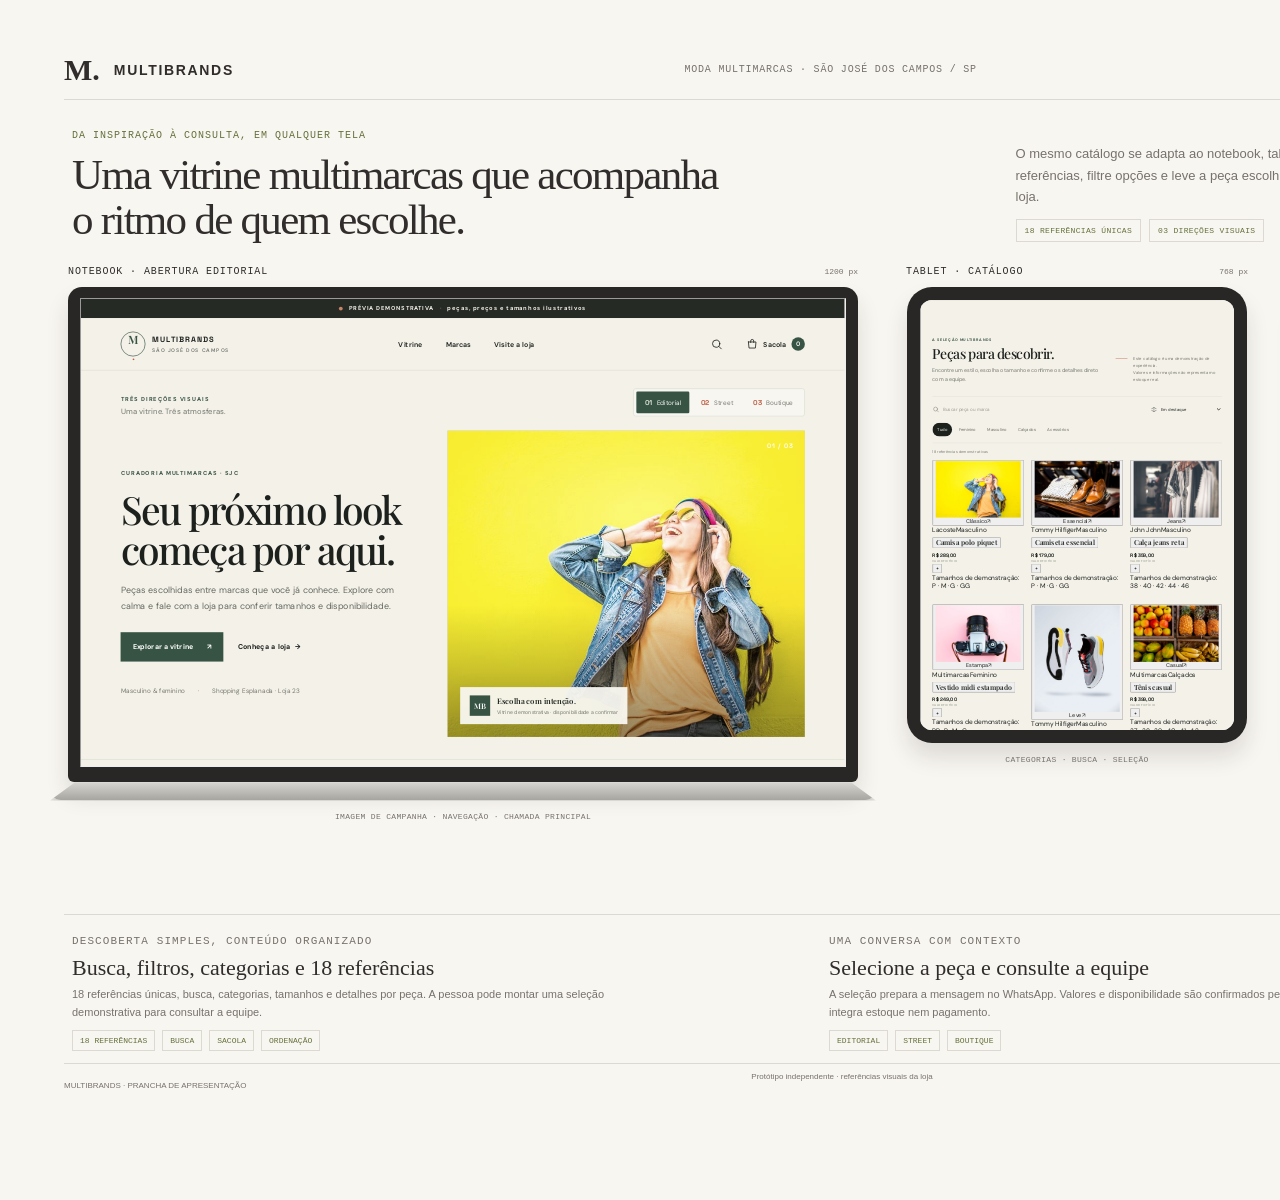
==== prancha.html @ 7ba4b634 "Initial Multibrands SJC catalog prototype" ====
<!doctype html>
<html lang="pt-BR">
<head>
<meta charset="utf-8">
<meta name="viewport" content="width=device-width,initial-scale=1">
<title>Multibrands SJC · prancha responsiva</title>
<style>
:root{--paper:#f8f6f1;--ink:#302d2c;--muted:#77716c;--line:#ddd8d1;--olive:#65703a;--lime:#d3ef36;--serif:Georgia,'Times New Roman',serif;--sans:Arial,sans-serif;--mono:'Courier New',monospace}*{box-sizing:border-box}body{margin:0;background:#e8e5df;color:var(--ink);font-family:var(--sans)}.board{width:1600px;height:1200px;margin:0 auto;padding:40px 64px 26px;background:var(--paper);overflow:hidden}.head{height:60px;display:flex;align-items:center;border-bottom:1px solid var(--line);gap:14px}.mark{font:700 30px var(--serif)}.brand{font-weight:700;font-size:14px;letter-spacing:.12em}.context{margin:auto;color:var(--muted);font:10px var(--mono);letter-spacing:.08em}.concept{font:9px var(--mono);letter-spacing:.11em}.intro{display:grid;grid-template-columns:1fr .58fr;gap:60px;align-items:end;padding:30px 8px 24px}.eyebrow{margin:0;color:var(--olive);font:10px var(--mono);letter-spacing:.1em;text-transform:uppercase}.intro h1{font:400 43px/1.04 var(--serif);letter-spacing:-.04em;margin:12px 0 0}.intro-copy{max-width:440px;color:var(--muted);font-size:13px;line-height:1.65;margin:0 0 2px}.stats{display:flex;gap:8px;margin-top:12px}.stats span{border:1px solid var(--line);padding:6px 8px;color:var(--olive);font:8px var(--mono);letter-spacing:.04em}.devices{height:640px;display:flex;align-items:flex-start;justify-content:space-between;padding:0 4px}.device{display:flex;flex-direction:column;align-items:center}.device-label{width:100%;display:flex;justify-content:space-between;align-items:baseline;margin:0 0 10px}.device-label strong{font:10px var(--mono);letter-spacing:.09em;text-transform:uppercase}.device-label span{font:8px var(--mono);color:var(--muted)}.laptop{width:790px}.laptop .shell{width:790px;padding:11px 12px 15px;background:#282726;border-radius:14px 14px 6px 6px;box-shadow:0 14px 22px #29232120}.laptop .screen{width:766px;height:469px;overflow:hidden;background:#fff}.laptop iframe{width:1200px;height:735px;transform:scale(.63833);transform-origin:top left}.laptop .base{width:826px;height:18px;background:linear-gradient(#d8d6d1,#a7a5a0);clip-path:polygon(3% 0,97% 0,100% 100%,0 100%);border-radius:0 0 11px 11px;box-shadow:0 9px 12px #1113}.tablet{width:342px}.tablet .shell{width:340px;padding:13px;background:#282726;border-radius:25px;box-shadow:0 14px 22px #29232120}.tablet .screen{width:314px;height:430px;overflow:hidden;background:white;border-radius:12px}.tablet iframe{width:768px;height:1052px;transform:scale(.40885);transform-origin:top left}.phone{width:236px}.phone .shell{width:234px;padding:10px;background:#262524;border-radius:30px;box-shadow:0 14px 22px #29232120;position:relative}.phone .screen{width:214px;height:463px;overflow:hidden;background:white;border-radius:21px}.phone iframe{width:390px;height:844px;transform:scale(.54872);transform-origin:top left}.notch{position:absolute;top:9px;left:50%;transform:translateX(-50%);z-index:2;width:74px;height:13px;border-radius:0 0 9px 9px;background:#262524}.caption{margin-top:12px;text-align:center;color:var(--muted);font:8px var(--mono);letter-spacing:.04em}.bottom{display:grid;grid-template-columns:1fr 1fr;gap:58px;border-top:1px solid var(--line);padding:18px 8px 12px;margin-top:8px}.bottom h2{margin:5px 0 5px;font:400 22px var(--serif)}.bottom p{max-width:600px;margin:0;color:var(--muted);font-size:11px;line-height:1.55}.features{display:flex;gap:7px;margin-top:9px}.features span{border:1px solid var(--line);padding:5px 7px;color:var(--olive);font:8px var(--mono)}.footer{height:27px;border-top:1px solid var(--line);display:flex;justify-content:space-between;align-items:end;color:var(--muted);font-size:8px}.footer span:nth-child(2){margin:auto}@media print{body{background:white}.board{margin:0}}
</style>
</head>
<body><main class="board">
<header class="head"><span class="mark">M.</span><span class="brand">MULTIBRANDS</span><span class="context">MODA MULTIMARCAS · SÃO JOSÉ DOS CAMPOS / SP</span><span class="concept">PRÉVIA RESPONSIVA</span></header>
<section class="intro"><div><p class="eyebrow">Da inspiração à consulta, em qualquer tela</p><h1>Uma vitrine multimarcas que acompanha<br>o ritmo de quem escolhe.</h1></div><div><p class="intro-copy">O mesmo catálogo se adapta ao notebook, tablet e celular: descubra referências, filtre opções e leve a peça escolhida para a conversa com a loja.</p><div class="stats"><span>18 REFERÊNCIAS ÚNICAS</span><span>03 DIREÇÕES VISUAIS</span></div></div></section>
<section class="devices" aria-label="Demonstração responsiva em três dispositivos">
<article class="device laptop"><div class="device-label"><strong>Notebook · abertura editorial</strong><span>1200 px</span></div><div class="shell"><div class="screen"><iframe title="Vitrine Multibrands em notebook" src="../index.html" loading="eager"></iframe></div></div><div class="base"></div><p class="caption">IMAGEM DE CAMPANHA · NAVEGAÇÃO · CHAMADA PRINCIPAL</p></article>
<article class="device tablet"><div class="device-label"><strong>Tablet · catálogo</strong><span>768 px</span></div><div class="shell"><div class="screen"><iframe title="Catálogo Multibrands em tablet" data-view="catalog" src="../index.html" loading="eager"></iframe></div></div><p class="caption">CATEGORIAS · BUSCA · SELEÇÃO</p></article>
<article class="device phone"><div class="device-label"><strong>Celular · detalhes</strong><span>390 px</span></div><div class="shell"><span class="notch"></span><div class="screen"><iframe title="Detalhe de produto Multibrands em celular" data-view="detail" src="../index.html" loading="eager"></iframe></div></div><p class="caption">PUBLICAÇÃO · CONSULTA · WHATSAPP</p></article>
</section>
<section class="bottom"><div><p class="eyebrow">Descoberta simples, conteúdo organizado</p><h2>Busca, filtros, categorias e 18 referências</h2><p>18 referências únicas, busca, categorias, tamanhos e detalhes por peça. A pessoa pode montar uma seleção demonstrativa para consultar a equipe.</p><div class="features"><span>18 REFERÊNCIAS</span><span>BUSCA</span><span>SACOLA</span><span>ORDENAÇÃO</span></div></div><div><p class="eyebrow">Uma conversa com contexto</p><h2>Selecione a peça e consulte a equipe</h2><p>A seleção prepara a mensagem no WhatsApp. Valores e disponibilidade são confirmados pela Multibrands; a prévia não integra estoque nem pagamento.</p><div class="features"><span>EDITORIAL</span><span>STREET</span><span>BOUTIQUE</span></div></div></section>
<footer class="footer"><span>MULTIBRANDS · PRANCHA DE APRESENTAÇÃO</span><span>Protótipo independente · referências visuais da loja</span><span>ServAgency · 09 NOV 2026</span></footer>
</main><script>
for(const frame of document.querySelectorAll("iframe[data-view]"))frame.addEventListener("load",()=>{try{const win=frame.contentWindow,doc=win.document;const catalog=doc.querySelector("#catalogo");if(frame.dataset.view==="catalog"&&catalog)win.scrollTo(0,catalog.getBoundingClientRect().top+win.scrollY);if(frame.dataset.view==="detail"){const card=doc.querySelector("[data-open-product]");if(card)card.click()}}catch{}});</script></body></html>
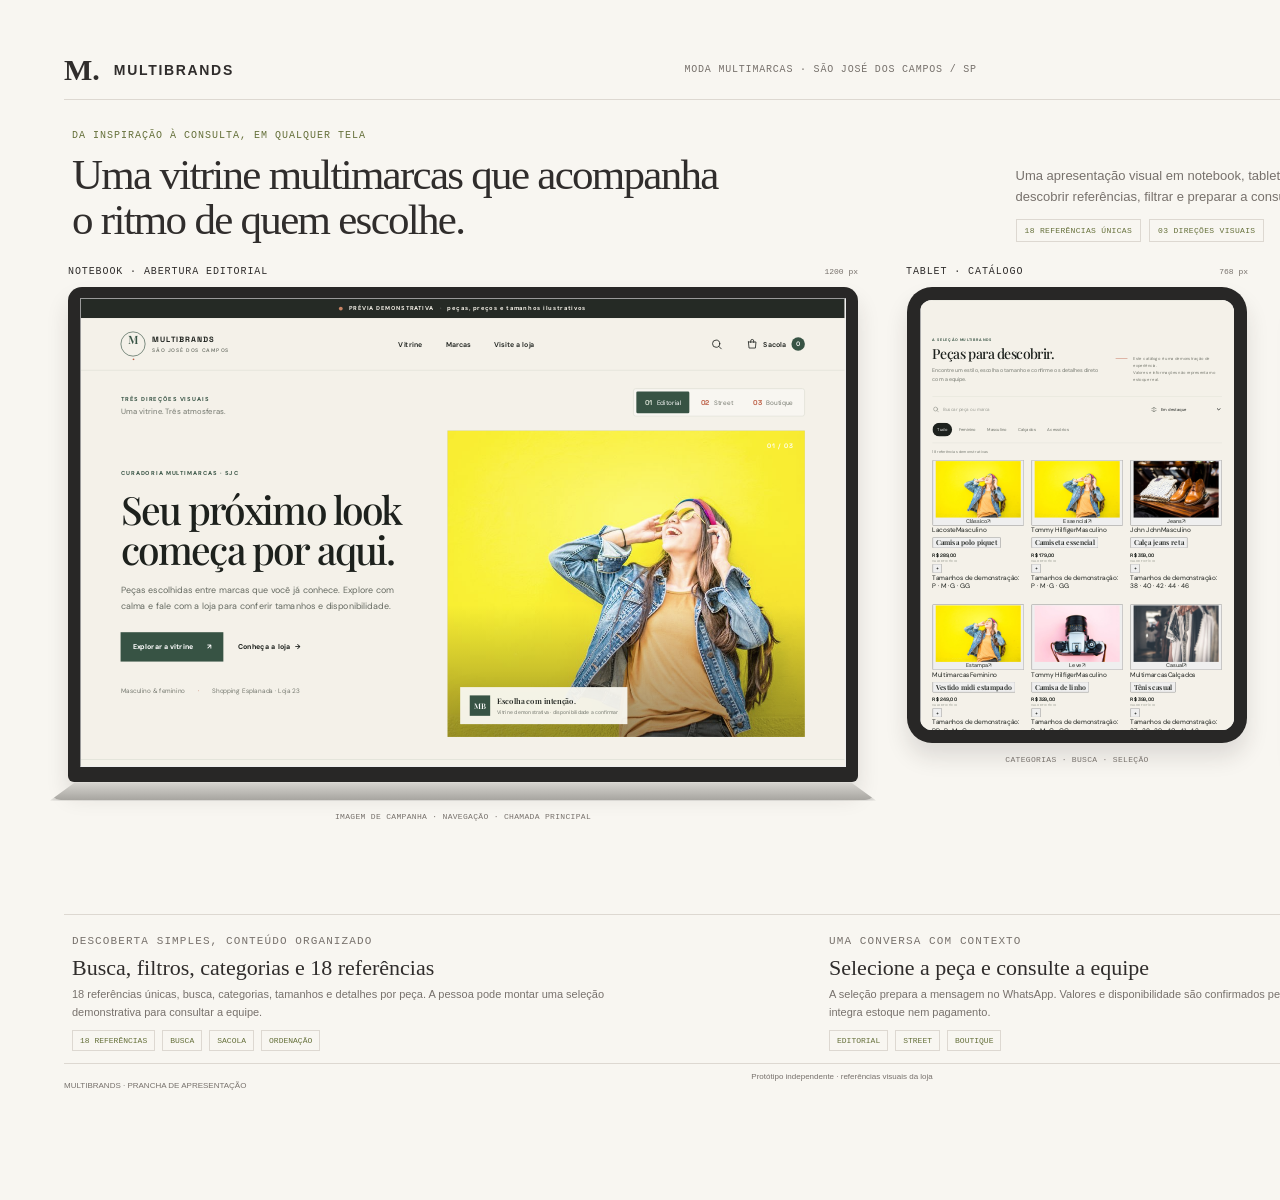
==== commit 778a5081: "Fix responsive board preview paths" ====
--- a/prancha.html
+++ b/prancha.html
@@ -10,11 +10,11 @@
 </head>
 <body><main class="board">
 <header class="head"><span class="mark">M.</span><span class="brand">MULTIBRANDS</span><span class="context">MODA MULTIMARCAS · SÃO JOSÉ DOS CAMPOS / SP</span><span class="concept">PRÉVIA RESPONSIVA</span></header>
-<section class="intro"><div><p class="eyebrow">Da inspiração à consulta, em qualquer tela</p><h1>Uma vitrine multimarcas que acompanha<br>o ritmo de quem escolhe.</h1></div><div><p class="intro-copy">O mesmo catálogo se adapta ao notebook, tablet e celular: descubra referências, filtre opções e leve a peça escolhida para a conversa com a loja.</p><div class="stats"><span>18 REFERÊNCIAS ÚNICAS</span><span>03 DIREÇÕES VISUAIS</span></div></div></section>
+<section class="intro"><div><p class="eyebrow">Da inspiração à consulta, em qualquer tela</p><h1>Uma vitrine multimarcas que acompanha<br>o ritmo de quem escolhe.</h1></div><div><p class="intro-copy">Uma apresentação visual em notebook, tablet e celular mostra como descobrir referências, filtrar e preparar a consulta à equipe.</p><div class="stats"><span>18 REFERÊNCIAS ÚNICAS</span><span>03 DIREÇÕES VISUAIS</span></div></div></section>
 <section class="devices" aria-label="Demonstração responsiva em três dispositivos">
-<article class="device laptop"><div class="device-label"><strong>Notebook · abertura editorial</strong><span>1200 px</span></div><div class="shell"><div class="screen"><iframe title="Vitrine Multibrands em notebook" src="../index.html" loading="eager"></iframe></div></div><div class="base"></div><p class="caption">IMAGEM DE CAMPANHA · NAVEGAÇÃO · CHAMADA PRINCIPAL</p></article>
-<article class="device tablet"><div class="device-label"><strong>Tablet · catálogo</strong><span>768 px</span></div><div class="shell"><div class="screen"><iframe title="Catálogo Multibrands em tablet" data-view="catalog" src="../index.html" loading="eager"></iframe></div></div><p class="caption">CATEGORIAS · BUSCA · SELEÇÃO</p></article>
-<article class="device phone"><div class="device-label"><strong>Celular · detalhes</strong><span>390 px</span></div><div class="shell"><span class="notch"></span><div class="screen"><iframe title="Detalhe de produto Multibrands em celular" data-view="detail" src="../index.html" loading="eager"></iframe></div></div><p class="caption">PUBLICAÇÃO · CONSULTA · WHATSAPP</p></article>
+<article class="device laptop"><div class="device-label"><strong>Notebook · abertura editorial</strong><span>1200 px</span></div><div class="shell"><div class="screen"><iframe title="Vitrine Multibrands em notebook" src="./index.html" loading="eager"></iframe></div></div><div class="base"></div><p class="caption">IMAGEM DE CAMPANHA · NAVEGAÇÃO · CHAMADA PRINCIPAL</p></article>
+<article class="device tablet"><div class="device-label"><strong>Tablet · catálogo</strong><span>768 px</span></div><div class="shell"><div class="screen"><iframe title="Catálogo Multibrands em tablet" data-view="catalog" src="./index.html" loading="eager"></iframe></div></div><p class="caption">CATEGORIAS · BUSCA · SELEÇÃO</p></article>
+<article class="device phone"><div class="device-label"><strong>Celular · detalhes</strong><span>390 px</span></div><div class="shell"><span class="notch"></span><div class="screen"><iframe title="Detalhe de produto Multibrands em celular" data-view="detail" src="./index.html" loading="eager"></iframe></div></div><p class="caption">PUBLICAÇÃO · CONSULTA · WHATSAPP</p></article>
 </section>
 <section class="bottom"><div><p class="eyebrow">Descoberta simples, conteúdo organizado</p><h2>Busca, filtros, categorias e 18 referências</h2><p>18 referências únicas, busca, categorias, tamanhos e detalhes por peça. A pessoa pode montar uma seleção demonstrativa para consultar a equipe.</p><div class="features"><span>18 REFERÊNCIAS</span><span>BUSCA</span><span>SACOLA</span><span>ORDENAÇÃO</span></div></div><div><p class="eyebrow">Uma conversa com contexto</p><h2>Selecione a peça e consulte a equipe</h2><p>A seleção prepara a mensagem no WhatsApp. Valores e disponibilidade são confirmados pela Multibrands; a prévia não integra estoque nem pagamento.</p><div class="features"><span>EDITORIAL</span><span>STREET</span><span>BOUTIQUE</span></div></div></section>
 <footer class="footer"><span>MULTIBRANDS · PRANCHA DE APRESENTAÇÃO</span><span>Protótipo independente · referências visuais da loja</span><span>ServAgency · 09 NOV 2026</span></footer>
@@ -25,3 +25,4 @@
 
 
 
+
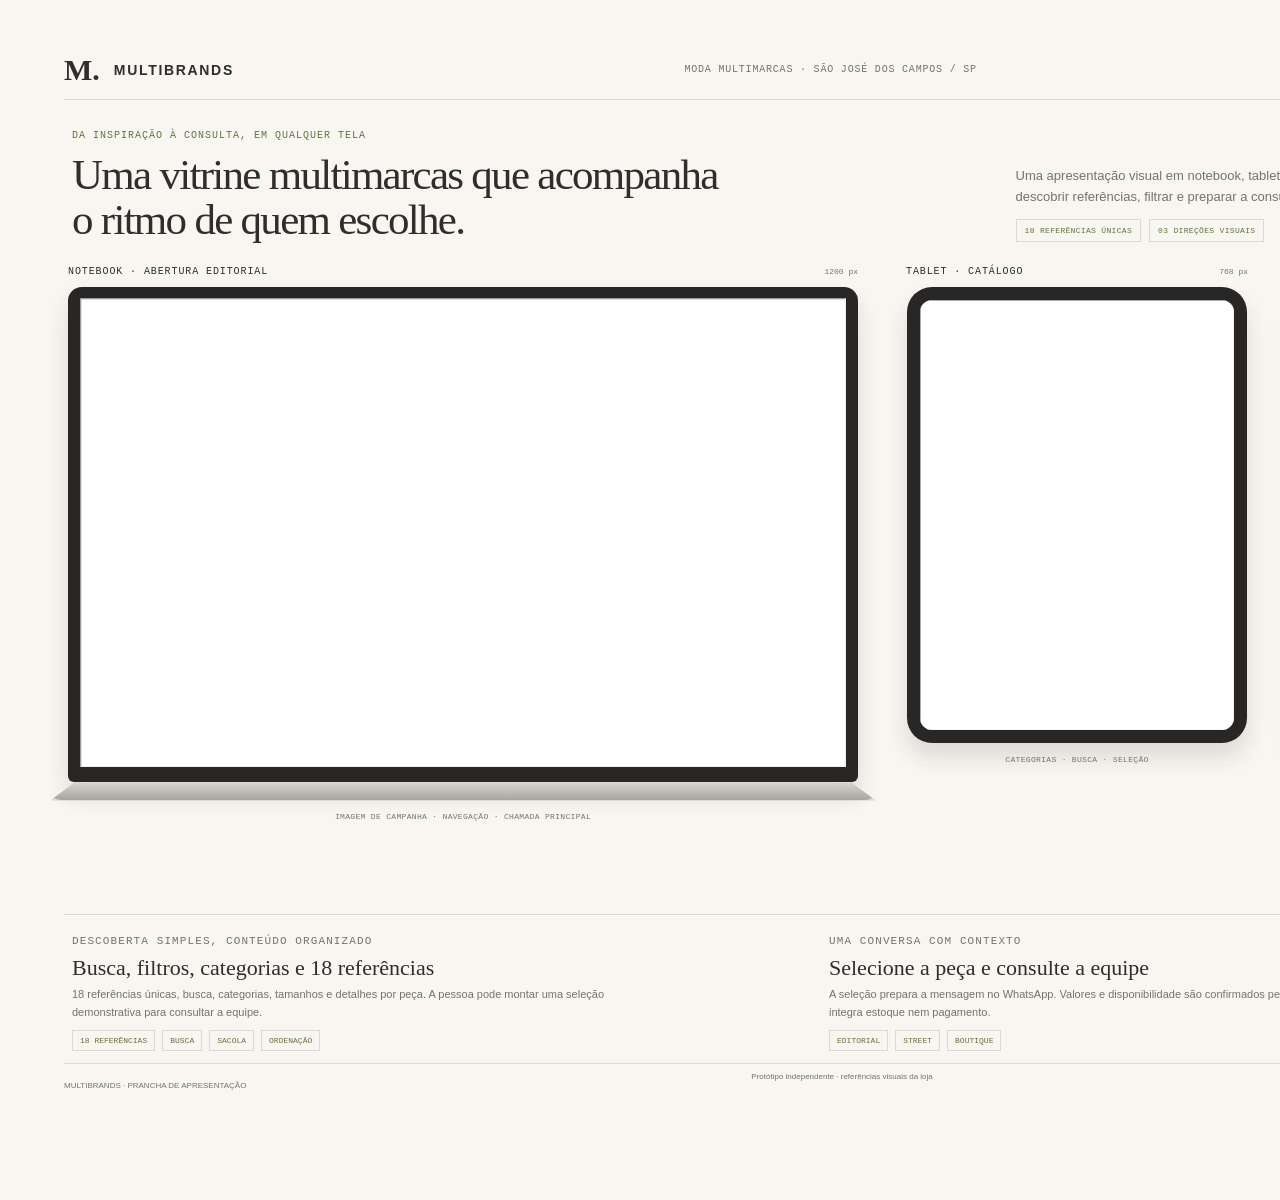
==== commit 69c65501: "Use absolute preview URL in board devices" ====
--- a/prancha.html
+++ b/prancha.html
@@ -12,9 +12,9 @@
 <header class="head"><span class="mark">M.</span><span class="brand">MULTIBRANDS</span><span class="context">MODA MULTIMARCAS · SÃO JOSÉ DOS CAMPOS / SP</span><span class="concept">PRÉVIA RESPONSIVA</span></header>
 <section class="intro"><div><p class="eyebrow">Da inspiração à consulta, em qualquer tela</p><h1>Uma vitrine multimarcas que acompanha<br>o ritmo de quem escolhe.</h1></div><div><p class="intro-copy">Uma apresentação visual em notebook, tablet e celular mostra como descobrir referências, filtrar e preparar a consulta à equipe.</p><div class="stats"><span>18 REFERÊNCIAS ÚNICAS</span><span>03 DIREÇÕES VISUAIS</span></div></div></section>
 <section class="devices" aria-label="Demonstração responsiva em três dispositivos">
-<article class="device laptop"><div class="device-label"><strong>Notebook · abertura editorial</strong><span>1200 px</span></div><div class="shell"><div class="screen"><iframe title="Vitrine Multibrands em notebook" src="./index.html" loading="eager"></iframe></div></div><div class="base"></div><p class="caption">IMAGEM DE CAMPANHA · NAVEGAÇÃO · CHAMADA PRINCIPAL</p></article>
-<article class="device tablet"><div class="device-label"><strong>Tablet · catálogo</strong><span>768 px</span></div><div class="shell"><div class="screen"><iframe title="Catálogo Multibrands em tablet" data-view="catalog" src="./index.html" loading="eager"></iframe></div></div><p class="caption">CATEGORIAS · BUSCA · SELEÇÃO</p></article>
-<article class="device phone"><div class="device-label"><strong>Celular · detalhes</strong><span>390 px</span></div><div class="shell"><span class="notch"></span><div class="screen"><iframe title="Detalhe de produto Multibrands em celular" data-view="detail" src="./index.html" loading="eager"></iframe></div></div><p class="caption">PUBLICAÇÃO · CONSULTA · WHATSAPP</p></article>
+<article class="device laptop"><div class="device-label"><strong>Notebook · abertura editorial</strong><span>1200 px</span></div><div class="shell"><div class="screen"><iframe title="Vitrine Multibrands em notebook" src="https://oluisvi.github.io/multibrands-sjc-conceito/index.html" loading="eager"></iframe></div></div><div class="base"></div><p class="caption">IMAGEM DE CAMPANHA · NAVEGAÇÃO · CHAMADA PRINCIPAL</p></article>
+<article class="device tablet"><div class="device-label"><strong>Tablet · catálogo</strong><span>768 px</span></div><div class="shell"><div class="screen"><iframe title="Catálogo Multibrands em tablet" data-view="catalog" src="https://oluisvi.github.io/multibrands-sjc-conceito/index.html" loading="eager"></iframe></div></div><p class="caption">CATEGORIAS · BUSCA · SELEÇÃO</p></article>
+<article class="device phone"><div class="device-label"><strong>Celular · detalhes</strong><span>390 px</span></div><div class="shell"><span class="notch"></span><div class="screen"><iframe title="Detalhe de produto Multibrands em celular" data-view="detail" src="https://oluisvi.github.io/multibrands-sjc-conceito/index.html" loading="eager"></iframe></div></div><p class="caption">PUBLICAÇÃO · CONSULTA · WHATSAPP</p></article>
 </section>
 <section class="bottom"><div><p class="eyebrow">Descoberta simples, conteúdo organizado</p><h2>Busca, filtros, categorias e 18 referências</h2><p>18 referências únicas, busca, categorias, tamanhos e detalhes por peça. A pessoa pode montar uma seleção demonstrativa para consultar a equipe.</p><div class="features"><span>18 REFERÊNCIAS</span><span>BUSCA</span><span>SACOLA</span><span>ORDENAÇÃO</span></div></div><div><p class="eyebrow">Uma conversa com contexto</p><h2>Selecione a peça e consulte a equipe</h2><p>A seleção prepara a mensagem no WhatsApp. Valores e disponibilidade são confirmados pela Multibrands; a prévia não integra estoque nem pagamento.</p><div class="features"><span>EDITORIAL</span><span>STREET</span><span>BOUTIQUE</span></div></div></section>
 <footer class="footer"><span>MULTIBRANDS · PRANCHA DE APRESENTAÇÃO</span><span>Protótipo independente · referências visuais da loja</span><span>ServAgency · 09 NOV 2026</span></footer>
@@ -26,3 +26,4 @@
 
 
 
+
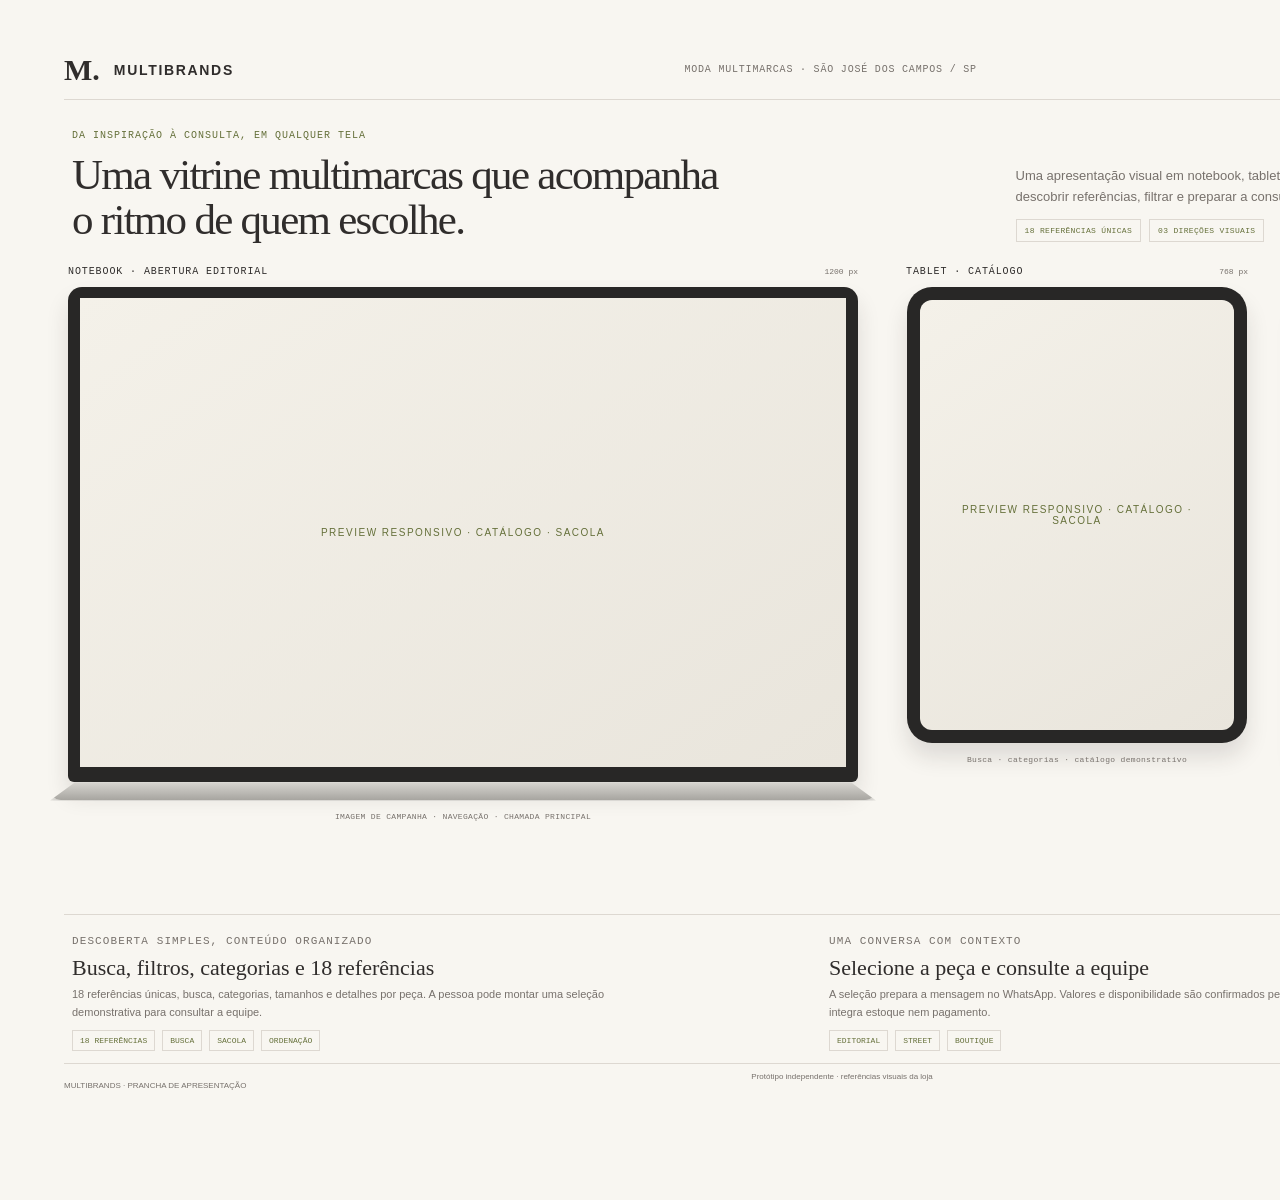
==== commit bcd8df59: "Replace embedded previews with reliable responsive board frames" ====
--- a/prancha.html
+++ b/prancha.html
@@ -6,15 +6,15 @@
 <title>Multibrands SJC · prancha responsiva</title>
 <style>
 :root{--paper:#f8f6f1;--ink:#302d2c;--muted:#77716c;--line:#ddd8d1;--olive:#65703a;--lime:#d3ef36;--serif:Georgia,'Times New Roman',serif;--sans:Arial,sans-serif;--mono:'Courier New',monospace}*{box-sizing:border-box}body{margin:0;background:#e8e5df;color:var(--ink);font-family:var(--sans)}.board{width:1600px;height:1200px;margin:0 auto;padding:40px 64px 26px;background:var(--paper);overflow:hidden}.head{height:60px;display:flex;align-items:center;border-bottom:1px solid var(--line);gap:14px}.mark{font:700 30px var(--serif)}.brand{font-weight:700;font-size:14px;letter-spacing:.12em}.context{margin:auto;color:var(--muted);font:10px var(--mono);letter-spacing:.08em}.concept{font:9px var(--mono);letter-spacing:.11em}.intro{display:grid;grid-template-columns:1fr .58fr;gap:60px;align-items:end;padding:30px 8px 24px}.eyebrow{margin:0;color:var(--olive);font:10px var(--mono);letter-spacing:.1em;text-transform:uppercase}.intro h1{font:400 43px/1.04 var(--serif);letter-spacing:-.04em;margin:12px 0 0}.intro-copy{max-width:440px;color:var(--muted);font-size:13px;line-height:1.65;margin:0 0 2px}.stats{display:flex;gap:8px;margin-top:12px}.stats span{border:1px solid var(--line);padding:6px 8px;color:var(--olive);font:8px var(--mono);letter-spacing:.04em}.devices{height:640px;display:flex;align-items:flex-start;justify-content:space-between;padding:0 4px}.device{display:flex;flex-direction:column;align-items:center}.device-label{width:100%;display:flex;justify-content:space-between;align-items:baseline;margin:0 0 10px}.device-label strong{font:10px var(--mono);letter-spacing:.09em;text-transform:uppercase}.device-label span{font:8px var(--mono);color:var(--muted)}.laptop{width:790px}.laptop .shell{width:790px;padding:11px 12px 15px;background:#282726;border-radius:14px 14px 6px 6px;box-shadow:0 14px 22px #29232120}.laptop .screen{width:766px;height:469px;overflow:hidden;background:#fff}.laptop iframe{width:1200px;height:735px;transform:scale(.63833);transform-origin:top left}.laptop .base{width:826px;height:18px;background:linear-gradient(#d8d6d1,#a7a5a0);clip-path:polygon(3% 0,97% 0,100% 100%,0 100%);border-radius:0 0 11px 11px;box-shadow:0 9px 12px #1113}.tablet{width:342px}.tablet .shell{width:340px;padding:13px;background:#282726;border-radius:25px;box-shadow:0 14px 22px #29232120}.tablet .screen{width:314px;height:430px;overflow:hidden;background:white;border-radius:12px}.tablet iframe{width:768px;height:1052px;transform:scale(.40885);transform-origin:top left}.phone{width:236px}.phone .shell{width:234px;padding:10px;background:#262524;border-radius:30px;box-shadow:0 14px 22px #29232120;position:relative}.phone .screen{width:214px;height:463px;overflow:hidden;background:white;border-radius:21px}.phone iframe{width:390px;height:844px;transform:scale(.54872);transform-origin:top left}.notch{position:absolute;top:9px;left:50%;transform:translateX(-50%);z-index:2;width:74px;height:13px;border-radius:0 0 9px 9px;background:#262524}.caption{margin-top:12px;text-align:center;color:var(--muted);font:8px var(--mono);letter-spacing:.04em}.bottom{display:grid;grid-template-columns:1fr 1fr;gap:58px;border-top:1px solid var(--line);padding:18px 8px 12px;margin-top:8px}.bottom h2{margin:5px 0 5px;font:400 22px var(--serif)}.bottom p{max-width:600px;margin:0;color:var(--muted);font-size:11px;line-height:1.55}.features{display:flex;gap:7px;margin-top:9px}.features span{border:1px solid var(--line);padding:5px 7px;color:var(--olive);font:8px var(--mono)}.footer{height:27px;border-top:1px solid var(--line);display:flex;justify-content:space-between;align-items:end;color:var(--muted);font-size:8px}.footer span:nth-child(2){margin:auto}@media print{body{background:white}.board{margin:0}}
-</style>
+.screen-note{height:100%;display:flex;align-items:center;justify-content:center;background:linear-gradient(145deg,#f4f1e9,#e9e5dc);color:#65703a;font:10px Arial,sans-serif;letter-spacing:.15em;text-align:center;padding:30px}</style>
 </head>
 <body><main class="board">
 <header class="head"><span class="mark">M.</span><span class="brand">MULTIBRANDS</span><span class="context">MODA MULTIMARCAS · SÃO JOSÉ DOS CAMPOS / SP</span><span class="concept">PRÉVIA RESPONSIVA</span></header>
 <section class="intro"><div><p class="eyebrow">Da inspiração à consulta, em qualquer tela</p><h1>Uma vitrine multimarcas que acompanha<br>o ritmo de quem escolhe.</h1></div><div><p class="intro-copy">Uma apresentação visual em notebook, tablet e celular mostra como descobrir referências, filtrar e preparar a consulta à equipe.</p><div class="stats"><span>18 REFERÊNCIAS ÚNICAS</span><span>03 DIREÇÕES VISUAIS</span></div></div></section>
 <section class="devices" aria-label="Demonstração responsiva em três dispositivos">
-<article class="device laptop"><div class="device-label"><strong>Notebook · abertura editorial</strong><span>1200 px</span></div><div class="shell"><div class="screen"><iframe title="Vitrine Multibrands em notebook" src="https://oluisvi.github.io/multibrands-sjc-conceito/index.html" loading="eager"></iframe></div></div><div class="base"></div><p class="caption">IMAGEM DE CAMPANHA · NAVEGAÇÃO · CHAMADA PRINCIPAL</p></article>
-<article class="device tablet"><div class="device-label"><strong>Tablet · catálogo</strong><span>768 px</span></div><div class="shell"><div class="screen"><iframe title="Catálogo Multibrands em tablet" data-view="catalog" src="https://oluisvi.github.io/multibrands-sjc-conceito/index.html" loading="eager"></iframe></div></div><p class="caption">CATEGORIAS · BUSCA · SELEÇÃO</p></article>
-<article class="device phone"><div class="device-label"><strong>Celular · detalhes</strong><span>390 px</span></div><div class="shell"><span class="notch"></span><div class="screen"><iframe title="Detalhe de produto Multibrands em celular" data-view="detail" src="https://oluisvi.github.io/multibrands-sjc-conceito/index.html" loading="eager"></iframe></div></div><p class="caption">PUBLICAÇÃO · CONSULTA · WHATSAPP</p></article>
+<article class="device laptop"><div class="device-label"><strong>Notebook · abertura editorial</strong><span>1200 px</span></div><div class="shell"><div class="screen"><div class="screen-note">PREVIEW RESPONSIVO · CATÁLOGO · SACOLA</div></div></div><div class="base"></div><p class="caption">IMAGEM DE CAMPANHA · NAVEGAÇÃO · CHAMADA PRINCIPAL</p></article>
+<article class="device tablet"><div class="device-label"><strong>Tablet · catálogo</strong><span>768 px</span></div><div class="shell"><div class="screen"><div class="screen-note">PREVIEW RESPONSIVO · CATÁLOGO · SACOLA</div></div></div><p class="caption">Busca · categorias · catálogo demonstrativo</p></article>
+<article class="device phone"><div class="device-label"><strong>Celular · detalhes</strong><span>390 px</span></div><div class="shell"><span class="notch"></span><div class="screen"><div class="screen-note">PREVIEW RESPONSIVO · CATÁLOGO · SACOLA</div></div></div><p class="caption">Detalhes · seleção · consulta WhatsApp</p></article>
 </section>
 <section class="bottom"><div><p class="eyebrow">Descoberta simples, conteúdo organizado</p><h2>Busca, filtros, categorias e 18 referências</h2><p>18 referências únicas, busca, categorias, tamanhos e detalhes por peça. A pessoa pode montar uma seleção demonstrativa para consultar a equipe.</p><div class="features"><span>18 REFERÊNCIAS</span><span>BUSCA</span><span>SACOLA</span><span>ORDENAÇÃO</span></div></div><div><p class="eyebrow">Uma conversa com contexto</p><h2>Selecione a peça e consulte a equipe</h2><p>A seleção prepara a mensagem no WhatsApp. Valores e disponibilidade são confirmados pela Multibrands; a prévia não integra estoque nem pagamento.</p><div class="features"><span>EDITORIAL</span><span>STREET</span><span>BOUTIQUE</span></div></div></section>
 <footer class="footer"><span>MULTIBRANDS · PRANCHA DE APRESENTAÇÃO</span><span>Protótipo independente · referências visuais da loja</span><span>ServAgency · 09 NOV 2026</span></footer>
@@ -27,3 +27,5 @@
 
 
 
+
+
